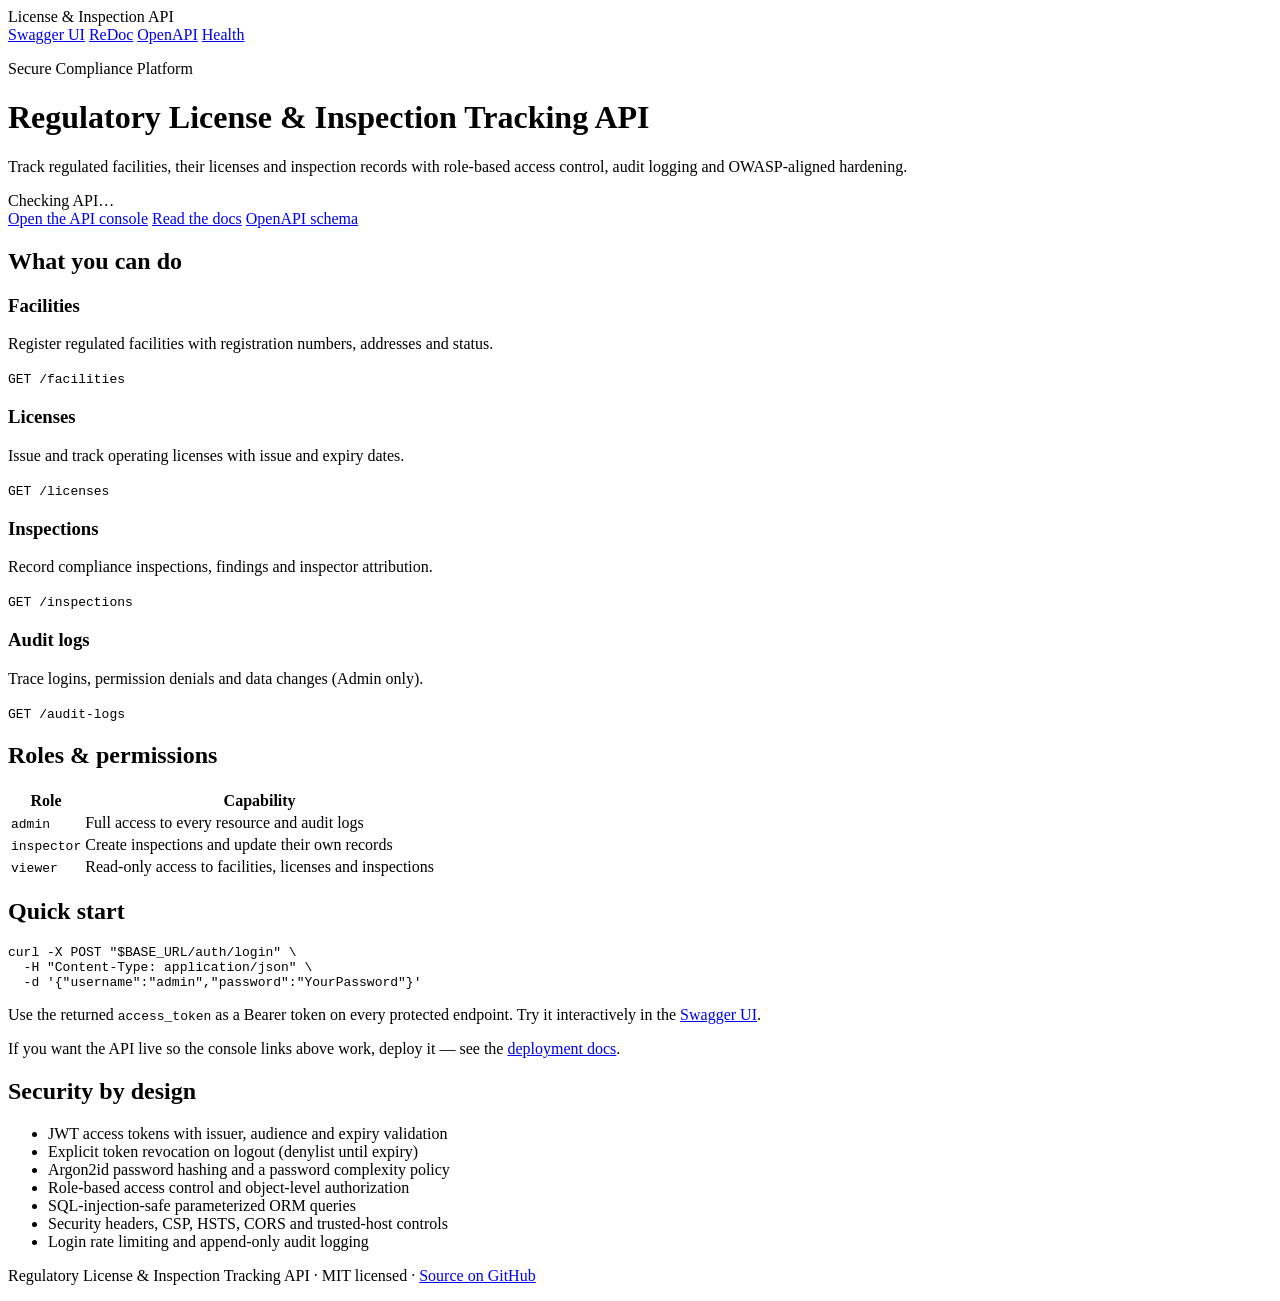
==== docs/index.html @ 1bf474a8 "GitHub Pages: serve the website from docs/ as Pages source" ====
<!DOCTYPE html>
<html lang="en">
  <head>
    <meta charset="utf-8" />
    <meta name="viewport" content="width=device-width, initial-scale=1" />
    <title>Regulatory License &amp; Inspection Tracking API</title>
    <meta
      name="description"
      content="A secure REST API for tracking regulated facilities, their licenses and inspection records."
    />
    <link rel="stylesheet" href="/assets/styles.css" />
  </head>
  <body>
    <header class="hero">
      <nav class="nav">
        <span class="brand">License &amp; Inspection API</span>
        <div class="nav-links">
          <a href="/docs">Swagger UI</a>
          <a href="/redoc">ReDoc</a>
          <a href="/openapi.json">OpenAPI</a>
          <a href="/health">Health</a>
        </div>
      </nav>

      <div class="hero-body">
        <p class="eyebrow">Secure Compliance Platform</p>
        <h1>Regulatory License &amp; Inspection Tracking API</h1>
        <p class="lead">
          Track regulated facilities, their licenses and inspection records with
          role-based access control, audit logging and OWASP-aligned hardening.
        </p>

        <div class="status-row">
          <span id="api-status" class="badge badge-pending">Checking API…</span>
          <span id="api-version" class="muted"></span>
        </div>

        <div class="actions">
          <a class="btn btn-primary" href="/docs" id="api-console">Open the API console</a>
          <a class="btn" href="/redoc" id="redoc-link">Read the docs</a>
          <a class="btn" href="/openapi.json" id="openapi-link">OpenAPI schema</a>
        </div>

        <p id="deploy-note" class="muted" hidden>
          The API console links above turn into "Deploy the API" when no API
          is reachable from this origin. See
          <a href="https://github.com/mohammedyossef662/secure-license-inspection-tracking-api/blob/main/docs/06-deployment.md">Deploying</a>
          in the repo for options.
        </p>
      </div>
    </header>

    <main>
      <section class="section">
        <h2>What you can do</h2>
        <div class="cards">
          <article class="card">
            <h3>Facilities</h3>
            <p>Register regulated facilities with registration numbers, addresses and status.</p>
            <code>GET /facilities</code>
          </article>
          <article class="card">
            <h3>Licenses</h3>
            <p>Issue and track operating licenses with issue and expiry dates.</p>
            <code>GET /licenses</code>
          </article>
          <article class="card">
            <h3>Inspections</h3>
            <p>Record compliance inspections, findings and inspector attribution.</p>
            <code>GET /inspections</code>
          </article>
          <article class="card">
            <h3>Audit logs</h3>
            <p>Trace logins, permission denials and data changes (Admin only).</p>
            <code>GET /audit-logs</code>
          </article>
        </div>
      </section>

      <section class="section">
        <h2>Roles &amp; permissions</h2>
        <table class="table">
          <thead>
            <tr>
              <th>Role</th>
              <th>Capability</th>
            </tr>
          </thead>
          <tbody>
            <tr><td><code>admin</code></td><td>Full access to every resource and audit logs</td></tr>
            <tr><td><code>inspector</code></td><td>Create inspections and update their own records</td></tr>
            <tr><td><code>viewer</code></td><td>Read-only access to facilities, licenses and inspections</td></tr>
          </tbody>
        </table>
      </section>

      <section class="section">
        <h2>Quick start</h2>
        <pre class="code"><code>curl -X POST "$BASE_URL/auth/login" \
  -H "Content-Type: application/json" \
  -d '{"username":"admin","password":"YourPassword"}'</code></pre>
        <p class="muted">
          Use the returned <code>access_token</code> as a Bearer token on every
          protected endpoint. Try it interactively in the
          <a href="/docs">Swagger UI</a>.
        </p>
        <p class="muted">
          If you want the API live so the console links above work, deploy it —
          see the <a href="https://github.com/mohammedyossef662/secure-license-inspection-tracking-api/blob/main/docs/06-deployment.md">deployment docs</a>.
        </p>
      </section>

      <section class="section">
        <h2>Security by design</h2>
        <ul class="feature-list">
          <li>JWT access tokens with issuer, audience and expiry validation</li>
          <li>Explicit token revocation on logout (denylist until expiry)</li>
          <li>Argon2id password hashing and a password complexity policy</li>
          <li>Role-based access control and object-level authorization</li>
          <li>SQL-injection-safe parameterized ORM queries</li>
          <li>Security headers, CSP, HSTS, CORS and trusted-host controls</li>
          <li>Login rate limiting and append-only audit logging</li>
        </ul>
      </section>
    </main>

    <footer class="footer">
      <p>
        Regulatory License &amp; Inspection Tracking API · MIT licensed ·
        <a href="https://github.com/mohammedyossef662/secure-license-inspection-tracking-api">Source on GitHub</a>
      </p>
    </footer>

    <script src="/assets/app.js" defer></script>
  </body>
</html>
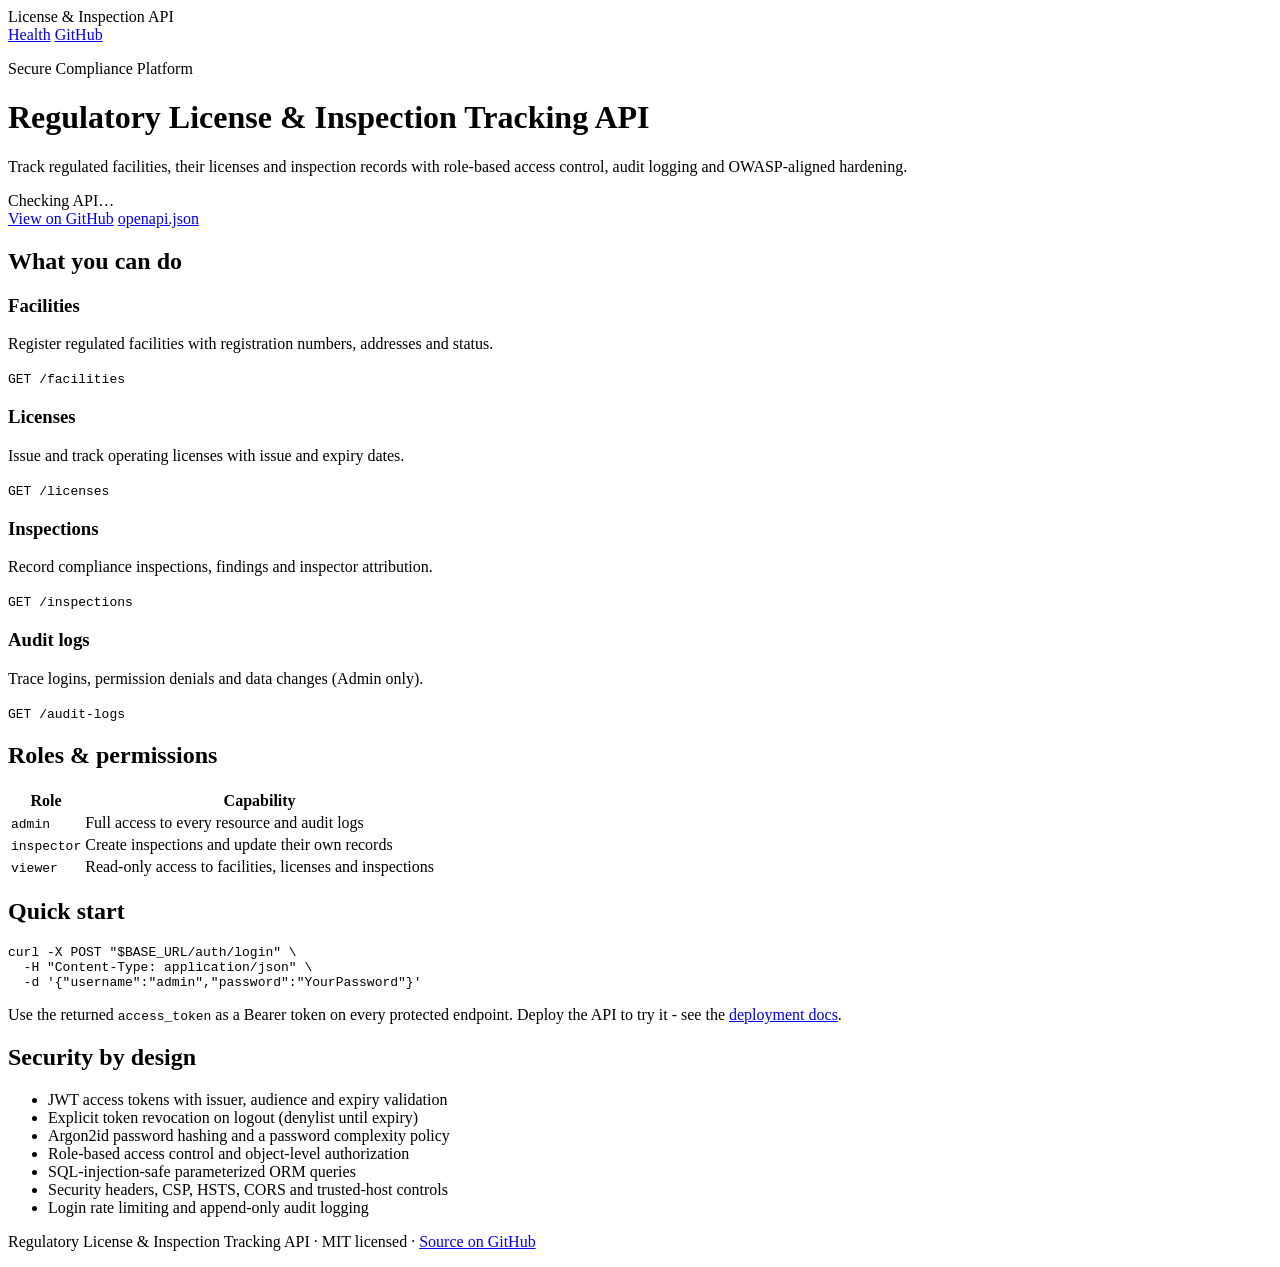
==== commit cb01c9c8: "Remove Swagger: docs UI disabled by default; project stands alone on GitHub" ====
--- a/docs/index.html
+++ b/docs/index.html
@@ -15,10 +15,8 @@
       <nav class="nav">
         <span class="brand">License &amp; Inspection API</span>
         <div class="nav-links">
-          <a href="/docs">Swagger UI</a>
-          <a href="/redoc">ReDoc</a>
-          <a href="/openapi.json">OpenAPI</a>
           <a href="/health">Health</a>
+          <a href="https://github.com/mohammedyossef662/secure-license-inspection-tracking-api">GitHub</a>
         </div>
       </nav>
 
@@ -36,16 +34,13 @@
         </div>
 
         <div class="actions">
-          <a class="btn btn-primary" href="/docs" id="api-console">Open the API console</a>
-          <a class="btn" href="/redoc" id="redoc-link">Read the docs</a>
-          <a class="btn" href="/openapi.json" id="openapi-link">OpenAPI schema</a>
+          <a class="btn btn-primary" href="https://github.com/mohammedyossef662/secure-license-inspection-tracking-api">View on GitHub</a>
+          <a class="btn" href="https://github.com/mohammedyossef662/secure-license-inspection-tracking-api/blob/main/openapi.json">openapi.json</a>
         </div>
 
         <p id="deploy-note" class="muted" hidden>
-          The API console links above turn into "Deploy the API" when no API
-          is reachable from this origin. See
-          <a href="https://github.com/mohammedyossef662/secure-license-inspection-tracking-api/blob/main/docs/06-deployment.md">Deploying</a>
-          in the repo for options.
+          The interactive console appears at <code>/docs</code> when the API
+          runs with <code>DOCS_ENABLED=true</code>.
         </p>
       </div>
     </header>
@@ -101,12 +96,8 @@
   -d '{"username":"admin","password":"YourPassword"}'</code></pre>
         <p class="muted">
           Use the returned <code>access_token</code> as a Bearer token on every
-          protected endpoint. Try it interactively in the
-          <a href="/docs">Swagger UI</a>.
-        </p>
-        <p class="muted">
-          If you want the API live so the console links above work, deploy it —
-          see the <a href="https://github.com/mohammedyossef662/secure-license-inspection-tracking-api/blob/main/docs/06-deployment.md">deployment docs</a>.
+          protected endpoint. Deploy the API to try it - see the
+          <a href="https://github.com/mohammedyossef662/secure-license-inspection-tracking-api/blob/main/docs/06-deployment.md">deployment docs</a>.
         </p>
       </section>
 
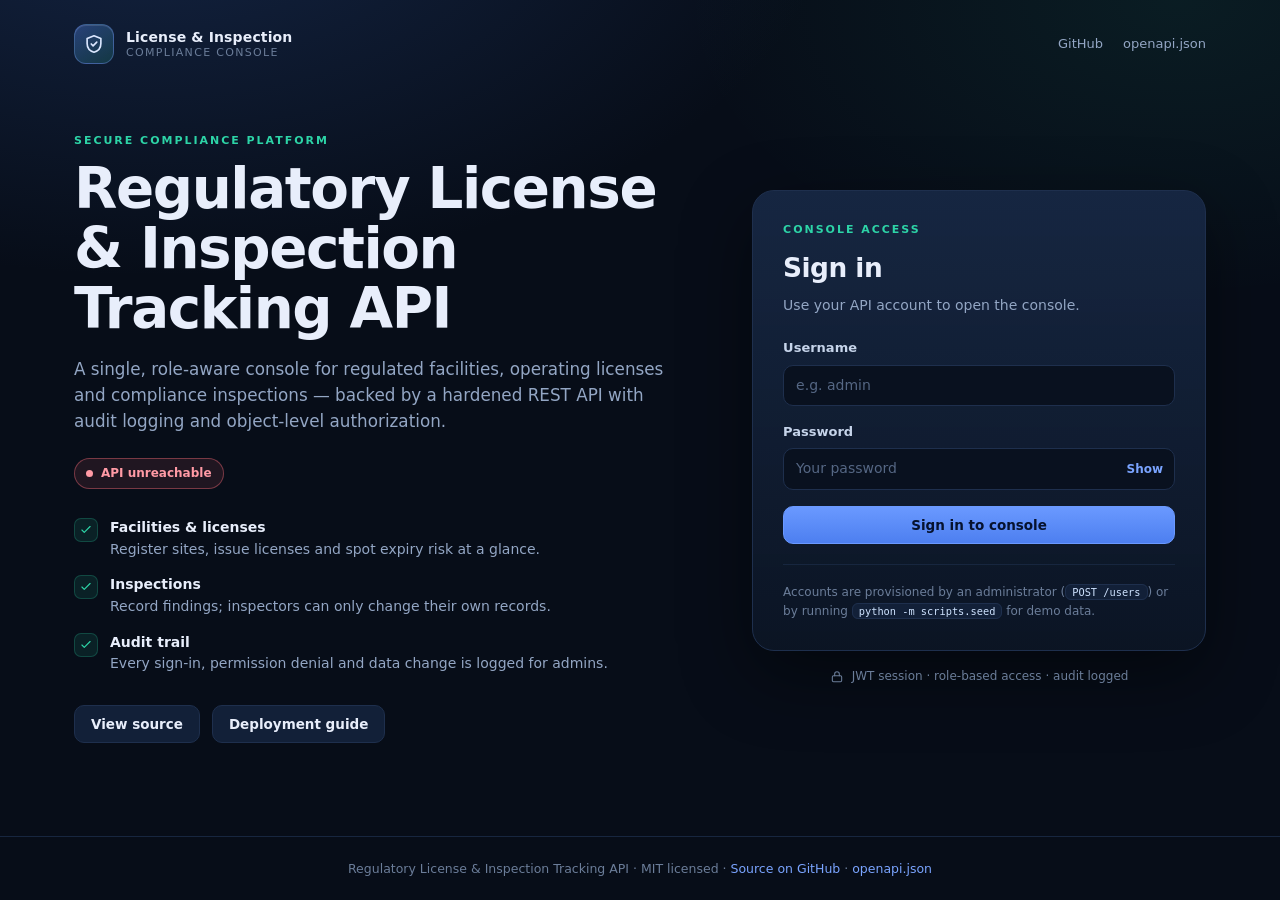
==== commit e94dd5f8: "Website: replace landing page with role-aware GUI console - docs/index.html: sign-in view plus app s" ====
--- a/docs/index.html
+++ b/docs/index.html
@@ -3,125 +3,281 @@
   <head>
     <meta charset="utf-8" />
     <meta name="viewport" content="width=device-width, initial-scale=1" />
+    <meta name="color-scheme" content="dark" />
+    <meta name="theme-color" content="#070d18" />
     <title>Regulatory License &amp; Inspection Tracking API</title>
     <meta
       name="description"
-      content="A secure REST API for tracking regulated facilities, their licenses and inspection records."
+      content="A secure REST API and web console for tracking regulated facilities, their licenses and inspection records."
     />
-    <link rel="stylesheet" href="/assets/styles.css" />
+    <link rel="stylesheet" href="assets/styles.css" />
+    <link rel="icon" type="image/svg+xml" href="assets/favicon.svg" />
   </head>
   <body>
-    <header class="hero">
-      <nav class="nav">
-        <span class="brand">License &amp; Inspection API</span>
-        <div class="nav-links">
-          <a href="/health">Health</a>
-          <a href="https://github.com/mohammedyossef662/secure-license-inspection-tracking-api">GitHub</a>
+    <a class="skip-link" href="#content">Skip to main content</a>
+
+    <!-- ============================== SIGN-IN VIEW ============================== -->
+    <div id="login-view" class="auth-shell">
+      <header class="auth-topbar">
+        <div class="brand">
+          <span class="brand-mark" aria-hidden="true">
+            <svg viewBox="0 0 24 24" fill="none" stroke="currentColor" stroke-width="1.8" stroke-linecap="round" stroke-linejoin="round">
+              <path d="M12 3 4.5 6v5.5c0 4.5 3 8.2 7.5 9.5 4.5-1.3 7.5-5 7.5-9.5V6L12 3Z" />
+              <path d="m9 12 2 2 4-4" />
+            </svg>
+          </span>
+          <span class="brand-text">
+            <strong>License &amp; Inspection</strong>
+            <span>Compliance Console</span>
+          </span>
         </div>
-      </nav>
-
-      <div class="hero-body">
-        <p class="eyebrow">Secure Compliance Platform</p>
-        <h1>Regulatory License &amp; Inspection Tracking API</h1>
-        <p class="lead">
-          Track regulated facilities, their licenses and inspection records with
-          role-based access control, audit logging and OWASP-aligned hardening.
+        <nav class="auth-topbar-links" aria-label="Project links">
+          <a href="https://github.com/mohammedyossef662/secure-license-inspection-tracking-api" target="_blank" rel="noopener">GitHub</a>
+          <a href="https://github.com/mohammedyossef662/secure-license-inspection-tracking-api/blob/main/openapi.json" target="_blank" rel="noopener">openapi.json</a>
+        </nav>
+      </header>
+
+      <main class="auth-main">
+        <section class="auth-hero" aria-labelledby="hero-title">
+          <p class="eyebrow">Secure compliance platform</p>
+          <h1 id="hero-title">Regulatory License &amp; Inspection Tracking API</h1>
+          <p class="lead">
+            A single, role-aware console for regulated facilities, operating
+            licenses and compliance inspections &mdash; backed by a hardened REST
+            API with audit logging and object-level authorization.
+          </p>
+
+          <div class="status-row">
+            <span id="login-status" class="badge badge-pending">Checking API&hellip;</span>
+            <span id="login-version" class="muted"></span>
+          </div>
+
+          <ul class="hero-points">
+            <li>
+              <span class="point-icon" aria-hidden="true">
+                <svg viewBox="0 0 24 24" fill="none" stroke="currentColor" stroke-width="2" stroke-linecap="round" stroke-linejoin="round"><path d="m5 12 4 4 10-10" /></svg>
+              </span>
+              <span><strong>Facilities &amp; licenses</strong>Register sites, issue licenses and spot expiry risk at a glance.</span>
+            </li>
+            <li>
+              <span class="point-icon" aria-hidden="true">
+                <svg viewBox="0 0 24 24" fill="none" stroke="currentColor" stroke-width="2" stroke-linecap="round" stroke-linejoin="round"><path d="m5 12 4 4 10-10" /></svg>
+              </span>
+              <span><strong>Inspections</strong>Record findings; inspectors can only change their own records.</span>
+            </li>
+            <li>
+              <span class="point-icon" aria-hidden="true">
+                <svg viewBox="0 0 24 24" fill="none" stroke="currentColor" stroke-width="2" stroke-linecap="round" stroke-linejoin="round"><path d="m5 12 4 4 10-10" /></svg>
+              </span>
+              <span><strong>Audit trail</strong>Every sign-in, permission denial and data change is logged for admins.</span>
+            </li>
+          </ul>
+
+          <div class="hero-links">
+            <a class="btn" href="https://github.com/mohammedyossef662/secure-license-inspection-tracking-api" target="_blank" rel="noopener">View source</a>
+            <a class="btn" href="https://github.com/mohammedyossef662/secure-license-inspection-tracking-api/blob/main/docs/06-deployment.md" target="_blank" rel="noopener">Deployment guide</a>
+          </div>
+        </section>
+
+        <section class="auth-card-wrap" aria-labelledby="signin-title">
+          <div class="auth-card">
+            <div class="auth-card-head">
+              <p class="eyebrow">Console access</p>
+              <h2 id="signin-title">Sign in</h2>
+              <p class="muted">Use your API account to open the console.</p>
+            </div>
+
+            <div id="login-notice" class="notice" role="status" hidden></div>
+            <noscript>
+              <div class="notice notice-warning">
+                The console needs JavaScript. You can still use the REST API
+                directly &mdash; see the API reference in the repository.
+              </div>
+            </noscript>
+
+            <form id="login-form" class="stack" novalidate>
+              <label class="field" for="login-username">
+                <span>Username</span>
+                <input
+                  id="login-username"
+                  name="username"
+                  type="text"
+                  autocomplete="username"
+                  autocapitalize="none"
+                  spellcheck="false"
+                  placeholder="e.g. admin"
+                  maxlength="50"
+                  required
+                />
+              </label>
+
+              <label class="field" for="login-password">
+                <span>Password</span>
+                <span class="password-wrap">
+                  <input
+                    id="login-password"
+                    name="password"
+                    type="password"
+                    autocomplete="current-password"
+                    placeholder="Your password"
+                    maxlength="128"
+                    required
+                  />
+                  <button id="toggle-password" class="ghost-button" type="button" aria-label="Show password">Show</button>
+                </span>
+              </label>
+
+              <p id="login-error" class="form-error" role="alert" hidden></p>
+
+              <button id="login-submit" class="btn btn-primary btn-block" type="submit">
+                Sign in to console
+              </button>
+            </form>
+
+            <p class="auth-hint">
+              Accounts are provisioned by an administrator
+              (<code>POST /users</code>) or by running
+              <code>python -m scripts.seed</code> for demo data.
+            </p>
+          </div>
+
+          <p class="auth-footnote">
+            <svg viewBox="0 0 24 24" fill="none" stroke="currentColor" stroke-width="1.8" stroke-linecap="round" stroke-linejoin="round" aria-hidden="true">
+              <rect x="4" y="10" width="16" height="10" rx="2" />
+              <path d="M8 10V7a4 4 0 0 1 8 0v3" />
+            </svg>
+            JWT session &middot; role-based access &middot; audit logged
+          </p>
+        </section>
+      </main>
+
+      <footer class="auth-footer">
+        <p>
+          Regulatory License &amp; Inspection Tracking API &middot; MIT licensed &middot;
+          <a href="https://github.com/mohammedyossef662/secure-license-inspection-tracking-api" target="_blank" rel="noopener">Source on GitHub</a>
+          &middot;
+          <a href="https://github.com/mohammedyossef662/secure-license-inspection-tracking-api/blob/main/openapi.json" target="_blank" rel="noopener">openapi.json</a>
         </p>
-
-        <div class="status-row">
-          <span id="api-status" class="badge badge-pending">Checking API…</span>
-          <span id="api-version" class="muted"></span>
+      </footer>
+    </div>
+
+    <!-- ============================== CONSOLE VIEW ============================== -->
+    <div id="app-view" class="app-shell" hidden>
+      <div id="sidebar-backdrop" class="sidebar-backdrop" hidden></div>
+
+      <aside id="sidebar" class="sidebar" aria-label="Main navigation">
+        <div class="sidebar-brand">
+          <span class="brand-mark" aria-hidden="true">
+            <svg viewBox="0 0 24 24" fill="none" stroke="currentColor" stroke-width="1.8" stroke-linecap="round" stroke-linejoin="round">
+              <path d="M12 3 4.5 6v5.5c0 4.5 3 8.2 7.5 9.5 4.5-1.3 7.5-5 7.5-9.5V6L12 3Z" />
+              <path d="m9 12 2 2 4-4" />
+            </svg>
+          </span>
+          <span class="brand-text">
+            <strong>License &amp; Inspection</strong>
+            <span>Compliance Console</span>
+          </span>
         </div>
 
-        <div class="actions">
-          <a class="btn btn-primary" href="https://github.com/mohammedyossef662/secure-license-inspection-tracking-api">View on GitHub</a>
-          <a class="btn" href="https://github.com/mohammedyossef662/secure-license-inspection-tracking-api/blob/main/openapi.json">openapi.json</a>
+        <nav id="main-nav" class="nav" aria-label="Sections">
+          <p class="nav-section">Operations</p>
+          <button class="nav-item" type="button" data-view="dashboard">
+            <svg viewBox="0 0 24 24" fill="none" stroke="currentColor" stroke-width="1.8" stroke-linecap="round" stroke-linejoin="round" aria-hidden="true"><rect x="3" y="3" width="7" height="7" rx="1.5" /><rect x="14" y="3" width="7" height="7" rx="1.5" /><rect x="3" y="14" width="7" height="7" rx="1.5" /><rect x="14" y="14" width="7" height="7" rx="1.5" /></svg>
+            <span>Dashboard</span>
+          </button>
+          <button class="nav-item" type="button" data-view="facilities">
+            <svg viewBox="0 0 24 24" fill="none" stroke="currentColor" stroke-width="1.8" stroke-linecap="round" stroke-linejoin="round" aria-hidden="true"><path d="M3 21h18" /><path d="M5 21V7l7-4 7 4v14" /><path d="M9 9h.01M15 9h.01M9 13h.01M15 13h.01M9 17h.01M15 17h.01" /></svg>
+            <span>Facilities</span>
+          </button>
+          <button class="nav-item" type="button" data-view="licenses">
+            <svg viewBox="0 0 24 24" fill="none" stroke="currentColor" stroke-width="1.8" stroke-linecap="round" stroke-linejoin="round" aria-hidden="true"><rect x="3" y="4" width="18" height="16" rx="2" /><path d="M8 9h5M8 13h8M8 17h4" /><circle cx="17" cy="9" r="2" /></svg>
+            <span>Licenses</span>
+          </button>
+          <button class="nav-item" type="button" data-view="inspections">
+            <svg viewBox="0 0 24 24" fill="none" stroke="currentColor" stroke-width="1.8" stroke-linecap="round" stroke-linejoin="round" aria-hidden="true"><path d="M9 4h6a1 1 0 0 1 1 1v1H8V5a1 1 0 0 1 1-1Z" /><path d="M8 6H6a2 2 0 0 0-2 2v12a2 2 0 0 0 2 2h12a2 2 0 0 0 2-2V8a2 2 0 0 0-2-2h-2" /><path d="m9 14 2 2 4-4" /></svg>
+            <span>Inspections</span>
+          </button>
+
+          <p class="nav-section" data-roles="admin">Administration</p>
+          <button class="nav-item" type="button" data-view="users" data-roles="admin">
+            <svg viewBox="0 0 24 24" fill="none" stroke="currentColor" stroke-width="1.8" stroke-linecap="round" stroke-linejoin="round" aria-hidden="true"><path d="M16 21v-2a4 4 0 0 0-4-4H6a4 4 0 0 0-4 4v2" /><circle cx="9" cy="7" r="4" /><path d="M22 21v-2a4 4 0 0 0-3-3.87M16 3.13a4 4 0 0 1 0 7.75" /></svg>
+            <span>Users</span>
+          </button>
+          <button class="nav-item" type="button" data-view="audit" data-roles="admin">
+            <svg viewBox="0 0 24 24" fill="none" stroke="currentColor" stroke-width="1.8" stroke-linecap="round" stroke-linejoin="round" aria-hidden="true"><path d="M8 6h13M8 12h13M8 18h13" /><path d="M3 6h.01M3 12h.01M3 18h.01" /></svg>
+            <span>Audit log</span>
+          </button>
+        </nav>
+
+        <div class="sidebar-footer">
+          <button class="nav-item" type="button" data-view="profile">
+            <svg viewBox="0 0 24 24" fill="none" stroke="currentColor" stroke-width="1.8" stroke-linecap="round" stroke-linejoin="round" aria-hidden="true"><circle cx="12" cy="8" r="4" /><path d="M4 21v-1a6 6 0 0 1 6-6h4a6 6 0 0 1 6 6v1" /></svg>
+            <span>My profile</span>
+          </button>
+          <button class="nav-item" type="button" data-view="about">
+            <svg viewBox="0 0 24 24" fill="none" stroke="currentColor" stroke-width="1.8" stroke-linecap="round" stroke-linejoin="round" aria-hidden="true"><circle cx="12" cy="12" r="9" /><path d="M12 11v5M12 8h.01" /></svg>
+            <span>About this API</span>
+          </button>
+
+          <div class="user-card">
+            <span id="user-avatar" class="avatar" aria-hidden="true">--</span>
+            <div class="user-meta">
+              <strong id="user-name">Signed in</strong>
+              <span id="user-role" class="role-badge">viewer</span>
+            </div>
+            <button id="logout-button" class="icon-button" type="button" title="Sign out" aria-label="Sign out">
+              <svg viewBox="0 0 24 24" fill="none" stroke="currentColor" stroke-width="1.8" stroke-linecap="round" stroke-linejoin="round" aria-hidden="true"><path d="M9 21H5a2 2 0 0 1-2-2V5a2 2 0 0 1 2-2h4" /><path d="m16 17 5-5-5-5M21 12H9" /></svg>
+            </button>
+          </div>
         </div>
-
-        <p id="deploy-note" class="muted" hidden>
-          The interactive console appears at <code>/docs</code> when the API
-          runs with <code>DOCS_ENABLED=true</code>.
-        </p>
+      </aside>
+
+      <div class="app-main">
+        <header class="topbar">
+          <button id="menu-button" class="icon-button menu-button" type="button" aria-label="Open navigation" aria-expanded="false">
+            <svg viewBox="0 0 24 24" fill="none" stroke="currentColor" stroke-width="1.8" stroke-linecap="round" stroke-linejoin="round" aria-hidden="true"><path d="M4 6h16M4 12h16M4 18h16" /></svg>
+          </button>
+          <div class="topbar-titles">
+            <p id="view-eyebrow" class="eyebrow">Overview</p>
+            <h1 id="view-title">Dashboard</h1>
+          </div>
+          <div class="topbar-actions">
+            <span id="app-status" class="badge badge-pending">Checking API&hellip;</span>
+          </div>
+        </header>
+
+        <main id="content" class="content" tabindex="-1">
+          <div class="state"><span class="spinner" aria-hidden="true"></span><p>Loading console&hellip;</p></div>
+        </main>
       </div>
-    </header>
-
-    <main>
-      <section class="section">
-        <h2>What you can do</h2>
-        <div class="cards">
-          <article class="card">
-            <h3>Facilities</h3>
-            <p>Register regulated facilities with registration numbers, addresses and status.</p>
-            <code>GET /facilities</code>
-          </article>
-          <article class="card">
-            <h3>Licenses</h3>
-            <p>Issue and track operating licenses with issue and expiry dates.</p>
-            <code>GET /licenses</code>
-          </article>
-          <article class="card">
-            <h3>Inspections</h3>
-            <p>Record compliance inspections, findings and inspector attribution.</p>
-            <code>GET /inspections</code>
-          </article>
-          <article class="card">
-            <h3>Audit logs</h3>
-            <p>Trace logins, permission denials and data changes (Admin only).</p>
-            <code>GET /audit-logs</code>
-          </article>
-        </div>
-      </section>
-
-      <section class="section">
-        <h2>Roles &amp; permissions</h2>
-        <table class="table">
-          <thead>
-            <tr>
-              <th>Role</th>
-              <th>Capability</th>
-            </tr>
-          </thead>
-          <tbody>
-            <tr><td><code>admin</code></td><td>Full access to every resource and audit logs</td></tr>
-            <tr><td><code>inspector</code></td><td>Create inspections and update their own records</td></tr>
-            <tr><td><code>viewer</code></td><td>Read-only access to facilities, licenses and inspections</td></tr>
-          </tbody>
-        </table>
-      </section>
-
-      <section class="section">
-        <h2>Quick start</h2>
-        <pre class="code"><code>curl -X POST "$BASE_URL/auth/login" \
-  -H "Content-Type: application/json" \
-  -d '{"username":"admin","password":"YourPassword"}'</code></pre>
-        <p class="muted">
-          Use the returned <code>access_token</code> as a Bearer token on every
-          protected endpoint. Deploy the API to try it - see the
-          <a href="https://github.com/mohammedyossef662/secure-license-inspection-tracking-api/blob/main/docs/06-deployment.md">deployment docs</a>.
-        </p>
-      </section>
-
-      <section class="section">
-        <h2>Security by design</h2>
-        <ul class="feature-list">
-          <li>JWT access tokens with issuer, audience and expiry validation</li>
-          <li>Explicit token revocation on logout (denylist until expiry)</li>
-          <li>Argon2id password hashing and a password complexity policy</li>
-          <li>Role-based access control and object-level authorization</li>
-          <li>SQL-injection-safe parameterized ORM queries</li>
-          <li>Security headers, CSP, HSTS, CORS and trusted-host controls</li>
-          <li>Login rate limiting and append-only audit logging</li>
-        </ul>
-      </section>
-    </main>
-
-    <footer class="footer">
-      <p>
-        Regulatory License &amp; Inspection Tracking API · MIT licensed ·
-        <a href="https://github.com/mohammedyossef662/secure-license-inspection-tracking-api">Source on GitHub</a>
-      </p>
-    </footer>
-
-    <script src="/assets/app.js" defer></script>
+    </div>
+
+    <!-- ============================== MODAL ============================== -->
+    <div id="modal-root" class="modal-root" hidden>
+      <div class="modal-backdrop" data-action="close-modal"></div>
+      <div class="modal" role="dialog" aria-modal="true" aria-labelledby="modal-title">
+        <header class="modal-header">
+          <div>
+            <h2 id="modal-title">Dialog</h2>
+            <p id="modal-subtitle" class="muted" hidden></p>
+          </div>
+          <button class="icon-button" type="button" data-action="close-modal" aria-label="Close dialog">
+            <svg viewBox="0 0 24 24" fill="none" stroke="currentColor" stroke-width="1.8" stroke-linecap="round" stroke-linejoin="round" aria-hidden="true"><path d="M6 6l12 12M18 6 6 18" /></svg>
+          </button>
+        </header>
+        <form id="modal-form" novalidate>
+          <div id="modal-body" class="modal-body"></div>
+          <p id="modal-error" class="form-error" role="alert" hidden></p>
+          <footer class="modal-footer">
+            <button class="btn" type="button" data-action="close-modal">Cancel</button>
+            <button id="modal-submit" class="btn btn-primary" type="submit">Save</button>
+          </footer>
+        </form>
+      </div>
+    </div>
+
+    <div id="toast-root" class="toast-root" aria-live="polite" aria-atomic="false"></div>
+
+    <script src="assets/app.js" defer></script>
   </body>
 </html>
--- a/docs/assets/styles.css
+++ b/docs/assets/styles.css
@@ -0,0 +1,1977 @@
+/* ==========================================================================
+   Regulatory License & Inspection Tracking API — Compliance Console
+   Dark, dependency-free UI. All assets are served from /assets/ so the page
+   works under the app's strict CSP (script-src 'self'; style-src 'self').
+   ========================================================================== */
+
+:root {
+  --bg: #070d18;
+  --bg-soft: #0a1322;
+  --panel: #0e1829;
+  --panel-2: #122038;
+  --panel-3: #172947;
+  --text: #e8eefb;
+  --muted: #93a6c4;
+  --faint: #6b7d99;
+  --accent: #5b8cff;
+  --accent-strong: #7aa4ff;
+  --mint: #2dd4a7;
+  --amber: #f5b84b;
+  --danger: #ff6b7a;
+  --purple: #b18cff;
+  --border: #1e2f4d;
+  --border-soft: #17263f;
+  --radius: 16px;
+  --radius-sm: 10px;
+  --shadow: 0 24px 70px rgba(0, 0, 0, 0.45);
+  --font: "Segoe UI", system-ui, -apple-system, Roboto, "Helvetica Neue", sans-serif;
+  --mono: "Cascadia Code", "Fira Code", Consolas, "SFMono-Regular", monospace;
+}
+
+*,
+*::before,
+*::after {
+  box-sizing: border-box;
+}
+
+[hidden] {
+  display: none !important;
+}
+
+html {
+  scroll-behavior: smooth;
+}
+
+body {
+  margin: 0;
+  min-height: 100vh;
+  font-family: var(--font);
+  font-size: 15px;
+  line-height: 1.55;
+  color: var(--text);
+  background:
+    radial-gradient(1100px 620px at 12% -12%, rgba(40, 74, 138, 0.38) 0%, transparent 62%),
+    radial-gradient(900px 540px at 92% 0%, rgba(45, 212, 167, 0.08) 0%, transparent 55%),
+    var(--bg);
+  background-attachment: fixed;
+  -webkit-font-smoothing: antialiased;
+}
+
+body.modal-open {
+  overflow: hidden;
+}
+
+h1,
+h2,
+h3,
+h4,
+p {
+  margin-top: 0;
+}
+
+a {
+  color: var(--accent-strong);
+  text-decoration: none;
+}
+
+a:hover {
+  text-decoration: underline;
+}
+
+code {
+  font-family: var(--mono);
+  font-size: 0.86em;
+  color: #cfe3ff;
+  background: var(--panel-2);
+  border: 1px solid var(--border);
+  border-radius: 6px;
+  padding: 1px 6px;
+}
+
+::selection {
+  background: rgba(91, 140, 255, 0.35);
+}
+
+.skip-link {
+  position: absolute;
+  left: 12px;
+  top: -48px;
+  z-index: 999;
+  padding: 10px 16px;
+  border-radius: 8px;
+  background: var(--accent);
+  color: #06122e;
+  font-weight: 700;
+  transition: top 0.15s ease;
+}
+
+.skip-link:focus {
+  top: 12px;
+}
+
+/* --------------------------------------------------------------------------
+   Shared primitives
+   -------------------------------------------------------------------------- */
+
+.eyebrow {
+  margin: 0 0 10px;
+  font-size: 11px;
+  font-weight: 700;
+  letter-spacing: 0.18em;
+  text-transform: uppercase;
+  color: var(--mint);
+}
+
+.muted {
+  color: var(--muted);
+  font-size: 14px;
+}
+
+.stack {
+  display: flex;
+  flex-direction: column;
+  gap: 16px;
+}
+
+.brand {
+  display: inline-flex;
+  align-items: center;
+  gap: 12px;
+}
+
+.brand-mark {
+  display: inline-grid;
+  place-items: center;
+  width: 40px;
+  height: 40px;
+  flex: none;
+  border-radius: 12px;
+  color: #dbe7ff;
+  background: linear-gradient(145deg, rgba(91, 140, 255, 0.34), rgba(45, 212, 167, 0.16));
+  border: 1px solid rgba(122, 164, 255, 0.35);
+  box-shadow: inset 0 1px 0 rgba(255, 255, 255, 0.12);
+}
+
+.brand-mark svg {
+  width: 22px;
+  height: 22px;
+}
+
+.brand-text {
+  display: flex;
+  flex-direction: column;
+  line-height: 1.2;
+}
+
+.brand-text strong {
+  font-size: 14px;
+  letter-spacing: 0.01em;
+}
+
+.brand-text span {
+  font-size: 11px;
+  letter-spacing: 0.12em;
+  text-transform: uppercase;
+  color: var(--faint);
+}
+
+/* Buttons */
+.btn {
+  display: inline-flex;
+  align-items: center;
+  justify-content: center;
+  gap: 8px;
+  padding: 10px 16px;
+  border-radius: var(--radius-sm);
+  border: 1px solid var(--border);
+  background: var(--panel-2);
+  color: var(--text);
+  font: inherit;
+  font-size: 13.5px;
+  font-weight: 600;
+  line-height: 1.2;
+  cursor: pointer;
+  transition: background 0.15s ease, border-color 0.15s ease, transform 0.05s ease;
+  white-space: nowrap;
+}
+
+.btn:hover {
+  background: var(--panel-3);
+  border-color: #2a4066;
+  text-decoration: none;
+}
+
+.btn:active {
+  transform: translateY(1px);
+}
+
+.btn:focus-visible,
+.icon-button:focus-visible,
+.ghost-button:focus-visible,
+.nav-item:focus-visible,
+input:focus-visible,
+select:focus-visible,
+textarea:focus-visible {
+  outline: 2px solid rgba(122, 164, 255, 0.75);
+  outline-offset: 2px;
+}
+
+.btn:disabled {
+  opacity: 0.5;
+  cursor: not-allowed;
+  transform: none;
+}
+
+.btn-primary {
+  background: linear-gradient(180deg, #6a99ff, #4d7ff0);
+  border-color: #6a99ff;
+  color: #06122e;
+}
+
+.btn-primary:hover {
+  background: linear-gradient(180deg, #82aaff, #5b8cff);
+  border-color: #82aaff;
+}
+
+.btn-danger {
+  background: linear-gradient(180deg, #ff7d8a, #e95565);
+  border-color: #ff7d8a;
+  color: #2b0606;
+}
+
+.btn-danger:hover {
+  background: linear-gradient(180deg, #ff919c, #f06474);
+  border-color: #ff919c;
+}
+
+.btn-danger-ghost {
+  color: #ffb3ba;
+  border-color: rgba(255, 107, 122, 0.35);
+  background: rgba(255, 107, 122, 0.08);
+}
+
+.btn-danger-ghost:hover {
+  background: rgba(255, 107, 122, 0.16);
+  border-color: rgba(255, 107, 122, 0.55);
+}
+
+.btn-sm {
+  padding: 6px 11px;
+  font-size: 12.5px;
+  border-radius: 8px;
+}
+
+.btn-block {
+  width: 100%;
+}
+
+.icon-button {
+  display: inline-grid;
+  place-items: center;
+  width: 36px;
+  height: 36px;
+  flex: none;
+  padding: 0;
+  border: 1px solid var(--border);
+  border-radius: 10px;
+  background: var(--panel);
+  color: var(--muted);
+  cursor: pointer;
+  transition: color 0.15s ease, background 0.15s ease, border-color 0.15s ease;
+}
+
+.icon-button svg {
+  width: 18px;
+  height: 18px;
+}
+
+.icon-button:hover {
+  color: var(--text);
+  background: var(--panel-2);
+  border-color: #2a4066;
+}
+
+.ghost-button {
+  border: 0;
+  background: transparent;
+  color: var(--accent-strong);
+  font: inherit;
+  font-size: 12px;
+  font-weight: 700;
+  padding: 4px 6px;
+  border-radius: 6px;
+  cursor: pointer;
+}
+
+.ghost-button:hover {
+  color: #a8c4ff;
+  background: rgba(91, 140, 255, 0.1);
+}
+
+/* Badges and statuses */
+.badge {
+  display: inline-flex;
+  align-items: center;
+  gap: 8px;
+  padding: 5px 11px;
+  border-radius: 999px;
+  font-size: 12px;
+  font-weight: 600;
+  color: var(--muted);
+  border: 1px solid var(--border);
+  background: var(--panel);
+  white-space: nowrap;
+}
+
+.badge::before {
+  content: "";
+  width: 7px;
+  height: 7px;
+  flex: none;
+  border-radius: 50%;
+  background: currentColor;
+}
+
+.badge-ok {
+  color: #74f0cc;
+  border-color: rgba(45, 212, 167, 0.4);
+  background: rgba(45, 212, 167, 0.1);
+}
+
+.badge-bad {
+  color: #ff9aa5;
+  border-color: rgba(255, 107, 122, 0.4);
+  background: rgba(255, 107, 122, 0.1);
+}
+
+.badge-pending {
+  color: #ffd489;
+  border-color: rgba(245, 184, 75, 0.35);
+  background: rgba(245, 184, 75, 0.08);
+}
+
+.badge-pending::before {
+  animation: pulse 1.4s ease-in-out infinite;
+}
+
+.status {
+  display: inline-flex;
+  align-items: center;
+  gap: 6px;
+  padding: 3px 9px;
+  border-radius: 999px;
+  border: 1px solid transparent;
+  font-size: 11.5px;
+  font-weight: 600;
+  line-height: 1.5;
+  text-transform: capitalize;
+  white-space: nowrap;
+}
+
+.status::before {
+  content: "";
+  width: 6px;
+  height: 6px;
+  flex: none;
+  border-radius: 50%;
+  background: currentColor;
+}
+
+.status-active,
+.status-compliant {
+  color: #6df0cd;
+  background: rgba(45, 212, 167, 0.11);
+  border-color: rgba(45, 212, 167, 0.26);
+}
+
+.status-suspended,
+.status-partially_compliant,
+.status-follow_up_required {
+  color: #ffd489;
+  background: rgba(245, 184, 75, 0.11);
+  border-color: rgba(245, 184, 75, 0.28);
+}
+
+.status-pending {
+  color: #9dbcff;
+  background: rgba(91, 140, 255, 0.12);
+  border-color: rgba(91, 140, 255, 0.3);
+}
+
+.status-closed,
+.status-expired,
+.status-revoked,
+.status-non_compliant,
+.status-inactive {
+  color: #ff9aa5;
+  background: rgba(255, 107, 122, 0.1);
+  border-color: rgba(255, 107, 122, 0.26);
+}
+
+.role-badge {
+  display: inline-flex;
+  align-items: center;
+  padding: 2px 8px;
+  border-radius: 999px;
+  font-size: 10.5px;
+  font-weight: 700;
+  letter-spacing: 0.06em;
+  text-transform: uppercase;
+  color: var(--muted);
+  background: var(--panel-2);
+  border: 1px solid var(--border);
+}
+
+.role-admin {
+  color: #d8c7ff;
+  border-color: rgba(177, 140, 255, 0.35);
+  background: rgba(177, 140, 255, 0.12);
+}
+
+.role-inspector {
+  color: #a9c4ff;
+  border-color: rgba(91, 140, 255, 0.35);
+  background: rgba(91, 140, 255, 0.12);
+}
+
+.role-viewer {
+  color: #b9c6da;
+  border-color: var(--border);
+  background: var(--panel-2);
+}
+
+/* Forms */
+.field {
+  display: flex;
+  flex-direction: column;
+  gap: 6px;
+  font-size: 12.5px;
+  color: var(--muted);
+}
+
+.field > span:first-child {
+  font-weight: 600;
+  color: #c6d4ea;
+}
+
+.field em {
+  color: var(--danger);
+  font-style: normal;
+}
+
+.field small {
+  color: var(--faint);
+  font-size: 11.5px;
+  line-height: 1.45;
+}
+
+.field-full {
+  grid-column: 1 / -1;
+}
+
+input,
+select,
+textarea {
+  width: 100%;
+  padding: 10px 12px;
+  border: 1px solid var(--border);
+  border-radius: var(--radius-sm);
+  background: #09111f;
+  color: var(--text);
+  font: inherit;
+  font-size: 14px;
+  line-height: 1.4;
+  transition: border-color 0.15s ease, background 0.15s ease;
+}
+
+input::placeholder,
+textarea::placeholder {
+  color: #556784;
+}
+
+input:hover,
+select:hover,
+textarea:hover {
+  border-color: #2a4066;
+}
+
+input:focus,
+select:focus,
+textarea:focus {
+  outline: none;
+  border-color: var(--accent);
+  background: #0a1425;
+  box-shadow: 0 0 0 3px rgba(91, 140, 255, 0.14);
+}
+
+textarea {
+  resize: vertical;
+  min-height: 92px;
+}
+
+select {
+  appearance: none;
+  padding-right: 34px;
+  background-image: linear-gradient(45deg, transparent 50%, #7d90ae 50%),
+    linear-gradient(135deg, #7d90ae 50%, transparent 50%);
+  background-position: calc(100% - 17px) calc(50% + 1px), calc(100% - 12px) calc(50% + 1px);
+  background-size: 5px 5px, 5px 5px;
+  background-repeat: no-repeat;
+  cursor: pointer;
+}
+
+.form-grid {
+  display: grid;
+  grid-template-columns: repeat(2, minmax(0, 1fr));
+  gap: 16px;
+}
+
+.form-error {
+  margin: 0;
+  padding: 10px 12px;
+  border-radius: 8px;
+  border: 1px solid rgba(255, 107, 122, 0.35);
+  background: rgba(255, 107, 122, 0.1);
+  color: #ffb3ba;
+  font-size: 13px;
+}
+
+.form-error:empty {
+  display: none;
+}
+
+.password-wrap {
+  position: relative;
+  display: flex;
+  align-items: center;
+}
+
+.password-wrap input {
+  padding-right: 58px;
+}
+
+.password-wrap .ghost-button {
+  position: absolute;
+  right: 6px;
+}
+
+/* Notices */
+.notice {
+  margin-bottom: 16px;
+  padding: 12px 14px;
+  border: 1px solid rgba(91, 140, 255, 0.3);
+  border-left: 3px solid var(--accent);
+  border-radius: 10px;
+  background: rgba(91, 140, 255, 0.08);
+  color: #c7d8f8;
+  font-size: 13px;
+}
+
+.notice-warning {
+  border-color: rgba(245, 184, 75, 0.3);
+  border-left-color: var(--amber);
+  background: rgba(245, 184, 75, 0.08);
+  color: #f3dcae;
+}
+
+/* --------------------------------------------------------------------------
+   Sign-in view
+   -------------------------------------------------------------------------- */
+
+.auth-shell {
+  display: flex;
+  flex-direction: column;
+  min-height: 100vh;
+}
+
+.auth-topbar {
+  display: flex;
+  align-items: center;
+  justify-content: space-between;
+  gap: 24px;
+  width: 100%;
+  max-width: 1180px;
+  margin: 0 auto;
+  padding: 24px;
+}
+
+.auth-topbar-links {
+  display: flex;
+  gap: 20px;
+  font-size: 13px;
+}
+
+.auth-topbar-links a {
+  color: var(--muted);
+}
+
+.auth-topbar-links a:hover {
+  color: var(--text);
+}
+
+.auth-main {
+  display: grid;
+  grid-template-columns: minmax(0, 1.15fr) minmax(340px, 0.85fr);
+  align-items: center;
+  gap: 64px;
+  width: 100%;
+  max-width: 1180px;
+  margin: 0 auto;
+  padding: 24px 24px 72px;
+  flex: 1;
+}
+
+.auth-hero h1 {
+  max-width: 16ch;
+  margin: 0 0 18px;
+  font-size: clamp(2.15rem, 4.4vw, 3.55rem);
+  line-height: 1.06;
+  letter-spacing: -0.025em;
+}
+
+.lead {
+  max-width: 56ch;
+  margin-bottom: 24px;
+  font-size: 1.05rem;
+  color: var(--muted);
+}
+
+.status-row {
+  display: flex;
+  align-items: center;
+  gap: 12px;
+  flex-wrap: wrap;
+  margin-bottom: 28px;
+}
+
+.hero-points {
+  display: grid;
+  gap: 14px;
+  margin: 0 0 30px;
+  padding: 0;
+  list-style: none;
+}
+
+.hero-points li {
+  display: flex;
+  gap: 12px;
+  align-items: flex-start;
+  color: var(--muted);
+  font-size: 14px;
+}
+
+.hero-points strong {
+  display: block;
+  color: var(--text);
+  font-size: 14px;
+}
+
+.point-icon {
+  display: inline-grid;
+  place-items: center;
+  width: 24px;
+  height: 24px;
+  flex: none;
+  margin-top: 1px;
+  border-radius: 7px;
+  color: var(--mint);
+  background: rgba(45, 212, 167, 0.1);
+  border: 1px solid rgba(45, 212, 167, 0.22);
+}
+
+.point-icon svg {
+  width: 14px;
+  height: 14px;
+}
+
+.hero-links {
+  display: flex;
+  gap: 12px;
+  flex-wrap: wrap;
+}
+
+.auth-card-wrap {
+  display: flex;
+  flex-direction: column;
+  gap: 16px;
+}
+
+.auth-card {
+  padding: 30px;
+  border: 1px solid var(--border);
+  border-radius: 22px;
+  background:
+    linear-gradient(180deg, rgba(24, 42, 72, 0.78), rgba(11, 20, 35, 0.92)),
+    var(--panel);
+  box-shadow: var(--shadow);
+}
+
+.auth-card-head {
+  margin-bottom: 22px;
+}
+
+.auth-card-head h2 {
+  margin-bottom: 6px;
+  font-size: 1.65rem;
+  letter-spacing: -0.02em;
+}
+
+.auth-card-head .muted {
+  margin: 0;
+}
+
+.auth-card .field {
+  font-size: 13px;
+}
+
+.auth-hint {
+  margin: 20px 0 0;
+  padding-top: 18px;
+  border-top: 1px solid var(--border-soft);
+  color: var(--faint);
+  font-size: 12px;
+}
+
+.auth-footnote {
+  display: flex;
+  align-items: center;
+  justify-content: center;
+  gap: 8px;
+  margin: 0;
+  color: var(--faint);
+  font-size: 12px;
+}
+
+.auth-footnote svg {
+  width: 14px;
+  height: 14px;
+}
+
+.auth-footer {
+  padding: 22px 24px;
+  border-top: 1px solid var(--border-soft);
+  text-align: center;
+  color: var(--faint);
+  font-size: 12.5px;
+}
+
+.auth-footer p {
+  margin: 0;
+}
+
+/* --------------------------------------------------------------------------
+   Console shell
+   -------------------------------------------------------------------------- */
+
+.app-shell {
+  display: flex;
+  min-height: 100vh;
+}
+
+.sidebar {
+  position: sticky;
+  top: 0;
+  display: flex;
+  flex-direction: column;
+  width: 264px;
+  height: 100vh;
+  flex: 0 0 264px;
+  padding: 20px 14px 14px;
+  background: linear-gradient(180deg, #0b1424 0%, #080f1c 100%);
+  border-right: 1px solid var(--border-soft);
+  z-index: 40;
+}
+
+.sidebar-brand {
+  display: flex;
+  align-items: center;
+  gap: 11px;
+  padding: 2px 8px 20px;
+}
+
+.sidebar .brand-mark {
+  width: 36px;
+  height: 36px;
+  border-radius: 10px;
+}
+
+.sidebar .brand-mark svg {
+  width: 19px;
+  height: 19px;
+}
+
+.sidebar .brand-text strong {
+  font-size: 12.5px;
+}
+
+.sidebar .brand-text span {
+  font-size: 9.5px;
+}
+
+.nav {
+  display: flex;
+  flex-direction: column;
+  gap: 3px;
+  overflow-y: auto;
+  padding: 0 2px;
+}
+
+.nav-section {
+  margin: 18px 10px 6px;
+  font-size: 10px;
+  font-weight: 700;
+  letter-spacing: 0.16em;
+  text-transform: uppercase;
+  color: #4d5f7b;
+}
+
+.nav-section:first-child {
+  margin-top: 4px;
+}
+
+.nav-item {
+  display: flex;
+  align-items: center;
+  gap: 11px;
+  width: 100%;
+  padding: 9px 11px;
+  border: 1px solid transparent;
+  border-radius: 9px;
+  background: transparent;
+  color: var(--muted);
+  font: inherit;
+  font-size: 13.5px;
+  font-weight: 500;
+  text-align: left;
+  cursor: pointer;
+  transition: color 0.15s ease, background 0.15s ease, border-color 0.15s ease;
+}
+
+.nav-item svg {
+  width: 17px;
+  height: 17px;
+  flex: none;
+  opacity: 0.85;
+}
+
+.nav-item:hover {
+  color: var(--text);
+  background: rgba(18, 32, 56, 0.75);
+}
+
+.nav-item.is-active {
+  color: #f2f6ff;
+  background: linear-gradient(90deg, rgba(91, 140, 255, 0.2), rgba(91, 140, 255, 0.05));
+  border-color: rgba(91, 140, 255, 0.26);
+  box-shadow: inset 0 1px 0 rgba(255, 255, 255, 0.04);
+}
+
+.nav-item.is-active svg {
+  color: var(--accent-strong);
+  opacity: 1;
+}
+
+.sidebar-footer {
+  margin-top: auto;
+  padding-top: 12px;
+  border-top: 1px solid var(--border-soft);
+}
+
+.user-card {
+  display: flex;
+  align-items: center;
+  gap: 10px;
+  margin-top: 10px;
+  padding: 10px;
+  border: 1px solid var(--border-soft);
+  border-radius: 12px;
+  background: rgba(14, 24, 41, 0.7);
+}
+
+.avatar {
+  display: inline-grid;
+  place-items: center;
+  width: 34px;
+  height: 34px;
+  flex: none;
+  border-radius: 10px;
+  background: linear-gradient(145deg, rgba(91, 140, 255, 0.35), rgba(45, 212, 167, 0.2));
+  border: 1px solid rgba(122, 164, 255, 0.3);
+  color: #eaf1ff;
+  font-size: 11.5px;
+  font-weight: 700;
+  letter-spacing: 0.04em;
+}
+
+.user-meta {
+  display: flex;
+  flex-direction: column;
+  min-width: 0;
+  flex: 1;
+  gap: 2px;
+}
+
+.user-meta strong {
+  overflow: hidden;
+  font-size: 12.5px;
+  text-overflow: ellipsis;
+  white-space: nowrap;
+}
+
+.user-meta .role-badge {
+  align-self: flex-start;
+}
+
+.user-card .icon-button {
+  width: 30px;
+  height: 30px;
+  border-color: transparent;
+  background: transparent;
+}
+
+.user-card .icon-button svg {
+  width: 16px;
+  height: 16px;
+}
+
+.user-card .icon-button:hover {
+  color: #ffb3ba;
+  background: rgba(255, 107, 122, 0.1);
+}
+
+.app-main {
+  display: flex;
+  flex-direction: column;
+  flex: 1;
+  min-width: 0;
+}
+
+.topbar {
+  position: sticky;
+  top: 0;
+  z-index: 30;
+  display: flex;
+  align-items: center;
+  gap: 16px;
+  padding: 14px 28px;
+  background: rgba(7, 13, 24, 0.82);
+  border-bottom: 1px solid var(--border-soft);
+  backdrop-filter: blur(14px);
+}
+
+.topbar-titles {
+  flex: 1;
+  min-width: 0;
+}
+
+.topbar-titles .eyebrow {
+  margin: 0 0 2px;
+  font-size: 9.5px;
+}
+
+.topbar-titles h1 {
+  margin: 0;
+  font-size: 1.3rem;
+  letter-spacing: -0.015em;
+  white-space: nowrap;
+  overflow: hidden;
+  text-overflow: ellipsis;
+}
+
+.topbar-actions {
+  display: flex;
+  align-items: center;
+  gap: 10px;
+}
+
+.menu-button {
+  display: none;
+}
+
+.sidebar-backdrop {
+  position: fixed;
+  inset: 0;
+  z-index: 35;
+  background: rgba(3, 8, 16, 0.66);
+  backdrop-filter: blur(2px);
+}
+
+.content {
+  width: 100%;
+  max-width: 1400px;
+  margin: 0 auto;
+  padding: 28px;
+  outline: none;
+}
+
+/* --------------------------------------------------------------------------
+   Content components
+   -------------------------------------------------------------------------- */
+
+.panel {
+  overflow: hidden;
+  border: 1px solid var(--border-soft);
+  border-radius: var(--radius);
+  background: linear-gradient(180deg, rgba(18, 32, 56, 0.6), rgba(12, 21, 37, 0.72));
+  box-shadow: 0 12px 32px rgba(0, 0, 0, 0.16);
+}
+
+.panel + .panel {
+  margin-top: 20px;
+}
+
+.panel-head {
+  display: flex;
+  align-items: center;
+  justify-content: space-between;
+  gap: 16px;
+  padding: 16px 20px;
+  border-bottom: 1px solid var(--border-soft);
+}
+
+.panel-head h2,
+.panel-head h3 {
+  margin: 0;
+  font-size: 14px;
+  letter-spacing: 0.01em;
+}
+
+.panel-head p {
+  margin: 2px 0 0;
+  font-size: 12px;
+  color: var(--faint);
+}
+
+.panel-body {
+  padding: 20px;
+}
+
+.panel-link {
+  font-size: 12.5px;
+  font-weight: 600;
+  color: var(--accent-strong);
+}
+
+button.panel-link {
+  padding: 0;
+  border: 0;
+  background: none;
+  font-family: inherit;
+  cursor: pointer;
+}
+
+button.panel-link:hover {
+  color: #a8c4ff;
+  text-decoration: none;
+}
+
+/* Toolbar */
+.toolbar {
+  display: flex;
+  align-items: center;
+  justify-content: space-between;
+  gap: 14px;
+  flex-wrap: wrap;
+  padding: 14px 16px;
+  border-bottom: 1px solid var(--border-soft);
+}
+
+.toolbar-fields {
+  display: flex;
+  align-items: center;
+  gap: 10px;
+  flex-wrap: wrap;
+  flex: 1;
+  min-width: 0;
+}
+
+.toolbar select,
+.toolbar input[type="date"] {
+  width: auto;
+  min-width: 140px;
+  font-size: 13px;
+  padding: 8px 32px 8px 10px;
+}
+
+.toolbar-fields > input,
+.toolbar-fields > select {
+  width: auto;
+  min-width: 150px;
+  padding: 8px 10px;
+  font-size: 13px;
+}
+
+.toolbar-fields > select {
+  padding-right: 32px;
+}
+
+.toolbar-fields > input[type="number"] {
+  min-width: 110px;
+}
+
+.toolbar-fields > input[type="datetime-local"] {
+  min-width: 210px;
+}
+
+.toolbar input[type="date"] {
+  padding-right: 10px;
+}
+
+.toolbar .btn {
+  padding: 8px 13px;
+  font-size: 13px;
+}
+
+.search-field {
+  position: relative;
+  display: flex;
+  align-items: center;
+  min-width: 240px;
+  flex: 1;
+  max-width: 360px;
+}
+
+.search-field svg {
+  position: absolute;
+  left: 12px;
+  width: 15px;
+  height: 15px;
+  color: var(--faint);
+  pointer-events: none;
+}
+
+.search-field input {
+  padding: 8px 12px 8px 36px;
+  font-size: 13px;
+}
+
+/* Tables */
+.table-wrap {
+  width: 100%;
+  overflow-x: auto;
+}
+
+.data-table {
+  width: 100%;
+  min-width: 760px;
+  border-collapse: collapse;
+  font-size: 13.5px;
+}
+
+.data-table th {
+  padding: 11px 16px;
+  border-bottom: 1px solid var(--border-soft);
+  background: rgba(8, 16, 29, 0.6);
+  color: #6f83a1;
+  font-size: 10.5px;
+  font-weight: 700;
+  letter-spacing: 0.1em;
+  text-transform: uppercase;
+  text-align: left;
+  white-space: nowrap;
+}
+
+.data-table td {
+  padding: 13px 16px;
+  border-bottom: 1px solid var(--border-soft);
+  vertical-align: top;
+}
+
+.data-table tbody tr:last-child td {
+  border-bottom: 0;
+}
+
+.data-table tbody tr:hover {
+  background: rgba(91, 140, 255, 0.045);
+}
+
+.data-table .cell-id {
+  color: var(--faint);
+  font-family: var(--mono);
+  font-size: 12px;
+  white-space: nowrap;
+}
+
+.cell-primary {
+  color: var(--text);
+  font-weight: 600;
+}
+
+.cell-sub {
+  max-width: 340px;
+  margin-top: 2px;
+  overflow: hidden;
+  color: var(--faint);
+  font-size: 12px;
+  text-overflow: ellipsis;
+  white-space: nowrap;
+}
+
+.cell-muted {
+  color: var(--muted);
+  font-size: 12.5px;
+  white-space: nowrap;
+}
+
+.cell-actions {
+  text-align: right;
+  white-space: nowrap;
+}
+
+.cell-notes {
+  max-width: 300px;
+}
+
+.cell-notes .cell-sub {
+  max-width: 280px;
+}
+
+.badge-row {
+  display: flex;
+  flex-wrap: wrap;
+  gap: 6px;
+}
+
+.compact-table {
+  min-width: 0;
+}
+
+.readonly-box {
+  padding: 10px 12px;
+  border: 1px solid var(--border-soft);
+  border-radius: var(--radius-sm);
+  background: rgba(8, 16, 29, 0.6);
+  color: var(--muted);
+  font-size: 13.5px;
+}
+
+.cell-actions .btn + .btn {
+  margin-left: 6px;
+}
+
+.cell-actions .btn {
+  padding: 5px 9px;
+  font-size: 12px;
+}
+
+.nowrap {
+  white-space: nowrap;
+}
+
+.mono {
+  font-family: var(--mono);
+  font-size: 12px;
+}
+
+/* Pagination */
+.pager {
+  display: flex;
+  align-items: center;
+  justify-content: space-between;
+  gap: 14px;
+  flex-wrap: wrap;
+  padding: 12px 16px;
+  border-top: 1px solid var(--border-soft);
+  background: rgba(8, 16, 29, 0.35);
+}
+
+.pager-info,
+.pager-page {
+  color: var(--faint);
+  font-size: 12px;
+}
+
+.pager-controls {
+  display: flex;
+  align-items: center;
+  gap: 10px;
+}
+
+/* States */
+.state {
+  display: grid;
+  place-items: center;
+  gap: 12px;
+  padding: 72px 24px;
+  text-align: center;
+  color: var(--muted);
+}
+
+.state p {
+  margin: 0;
+  font-size: 14px;
+}
+
+.state-error h2 {
+  margin: 0;
+  font-size: 1.15rem;
+  color: var(--text);
+}
+
+.state-error p {
+  max-width: 52ch;
+}
+
+.empty {
+  padding: 40px 20px;
+  text-align: center;
+  color: var(--faint);
+  font-size: 13.5px;
+}
+
+.empty strong {
+  display: block;
+  margin-bottom: 4px;
+  color: var(--muted);
+  font-size: 14px;
+}
+
+.spinner {
+  width: 28px;
+  height: 28px;
+  border: 3px solid var(--border);
+  border-top-color: var(--accent);
+  border-radius: 50%;
+  animation: spin 0.8s linear infinite;
+}
+
+/* Dashboard */
+.welcome {
+  position: relative;
+  display: flex;
+  align-items: center;
+  justify-content: space-between;
+  gap: 24px;
+  flex-wrap: wrap;
+  margin-bottom: 20px;
+  padding: 24px 26px;
+  overflow: hidden;
+  border: 1px solid var(--border);
+  border-radius: 20px;
+  background:
+    radial-gradient(560px 200px at 8% -20%, rgba(91, 140, 255, 0.32), transparent 70%),
+    radial-gradient(420px 180px at 95% 120%, rgba(45, 212, 167, 0.12), transparent 70%),
+    linear-gradient(135deg, #101f3a, #0b1526);
+}
+
+.welcome h2 {
+  margin: 0 0 6px;
+  font-size: clamp(1.3rem, 2vw, 1.65rem);
+  letter-spacing: -0.02em;
+}
+
+.welcome p {
+  max-width: 66ch;
+  margin: 0;
+  color: var(--muted);
+  font-size: 13.5px;
+}
+
+.welcome-actions {
+  display: flex;
+  gap: 10px;
+  flex-wrap: wrap;
+}
+
+.stat-grid {
+  display: grid;
+  grid-template-columns: repeat(auto-fit, minmax(160px, 1fr));
+  gap: 14px;
+  margin-bottom: 20px;
+}
+
+.stat {
+  position: relative;
+  padding: 18px;
+  overflow: hidden;
+  border: 1px solid var(--border-soft);
+  border-radius: 14px;
+  background: linear-gradient(180deg, rgba(18, 32, 56, 0.62), rgba(12, 21, 37, 0.72));
+}
+
+.stat-icon {
+  display: inline-grid;
+  place-items: center;
+  width: 30px;
+  height: 30px;
+  margin-bottom: 12px;
+  border-radius: 9px;
+  color: var(--accent-strong);
+  background: rgba(91, 140, 255, 0.12);
+  border: 1px solid rgba(91, 140, 255, 0.22);
+}
+
+.stat-icon svg {
+  width: 16px;
+  height: 16px;
+}
+
+.stat-icon.is-mint {
+  color: var(--mint);
+  background: rgba(45, 212, 167, 0.1);
+  border-color: rgba(45, 212, 167, 0.22);
+}
+
+.stat-icon.is-amber {
+  color: var(--amber);
+  background: rgba(245, 184, 75, 0.1);
+  border-color: rgba(245, 184, 75, 0.22);
+}
+
+.stat-icon.is-danger {
+  color: var(--danger);
+  background: rgba(255, 107, 122, 0.1);
+  border-color: rgba(255, 107, 122, 0.22);
+}
+
+.stat-value {
+  font-size: 1.85rem;
+  font-weight: 700;
+  letter-spacing: -0.03em;
+  line-height: 1.1;
+}
+
+.stat-label {
+  margin-top: 4px;
+  color: var(--faint);
+  font-size: 11.5px;
+  font-weight: 600;
+  letter-spacing: 0.06em;
+  text-transform: uppercase;
+}
+
+.dashboard-grid {
+  display: grid;
+  grid-template-columns: minmax(0, 1.6fr) minmax(0, 1fr);
+  gap: 20px;
+}
+
+.dashboard-grid .panel + .panel {
+  margin-top: 0;
+}
+
+.list {
+  display: flex;
+  flex-direction: column;
+}
+
+.list-item {
+  display: flex;
+  align-items: center;
+  justify-content: space-between;
+  gap: 14px;
+  padding: 12px 18px;
+  border-bottom: 1px solid var(--border-soft);
+}
+
+.list-item:last-child {
+  border-bottom: 0;
+}
+
+.list-main {
+  min-width: 0;
+}
+
+.list-main strong {
+  display: block;
+  overflow: hidden;
+  font-size: 13px;
+  text-overflow: ellipsis;
+  white-space: nowrap;
+}
+
+.list-main span {
+  display: block;
+  margin-top: 2px;
+  color: var(--faint);
+  font-size: 11.5px;
+}
+
+.days-badge {
+  flex: none;
+  padding: 3px 8px;
+  border-radius: 999px;
+  font-size: 11px;
+  font-weight: 700;
+  color: #ffd489;
+  background: rgba(245, 184, 75, 0.1);
+  border: 1px solid rgba(245, 184, 75, 0.24);
+}
+
+.days-badge.is-urgent {
+  color: #ff9aa5;
+  background: rgba(255, 107, 122, 0.1);
+  border-color: rgba(255, 107, 122, 0.26);
+}
+
+/* Profile and about */
+.profile-grid {
+  display: grid;
+  grid-template-columns: minmax(0, 0.85fr) minmax(0, 1.15fr);
+  gap: 20px;
+  align-items: start;
+}
+
+.profile-grid .panel + .panel {
+  margin-top: 0;
+}
+
+.detail-grid {
+  display: grid;
+  grid-template-columns: repeat(2, minmax(0, 1fr));
+  gap: 16px;
+}
+
+.detail-item {
+  min-width: 0;
+}
+
+.detail-item span {
+  display: block;
+  margin-bottom: 3px;
+  color: var(--faint);
+  font-size: 10.5px;
+  font-weight: 700;
+  letter-spacing: 0.1em;
+  text-transform: uppercase;
+}
+
+.detail-item strong {
+  display: block;
+  overflow: hidden;
+  font-size: 13.5px;
+  font-weight: 600;
+  text-overflow: ellipsis;
+  white-space: nowrap;
+}
+
+.about-grid {
+  display: grid;
+  grid-template-columns: repeat(auto-fit, minmax(220px, 1fr));
+  gap: 14px;
+}
+
+.about-card {
+  padding: 18px;
+  border: 1px solid var(--border-soft);
+  border-radius: 12px;
+  background: rgba(10, 19, 34, 0.55);
+}
+
+.about-card h3 {
+  margin: 0 0 6px;
+  font-size: 13.5px;
+}
+
+.about-card p {
+  margin: 0 0 10px;
+  color: var(--faint);
+  font-size: 12.5px;
+}
+
+.feature-list {
+  display: grid;
+  grid-template-columns: repeat(auto-fit, minmax(260px, 1fr));
+  gap: 8px 24px;
+  margin: 0;
+  padding-left: 20px;
+  color: var(--muted);
+  font-size: 13px;
+}
+
+.feature-list li {
+  break-inside: avoid;
+}
+
+.code-block {
+  margin: 0;
+  padding: 16px;
+  overflow-x: auto;
+  border: 1px solid var(--border-soft);
+  border-radius: 12px;
+  background: #060d18;
+}
+
+.code-block code {
+  padding: 0;
+  border: 0;
+  background: none;
+  color: #cfe3ff;
+  font-size: 12.5px;
+  white-space: pre;
+}
+
+.roles-table {
+  width: 100%;
+  border-collapse: collapse;
+  font-size: 13px;
+}
+
+.roles-table th,
+.roles-table td {
+  padding: 10px 12px;
+  border-bottom: 1px solid var(--border-soft);
+  text-align: left;
+  vertical-align: top;
+}
+
+.roles-table th {
+  color: var(--faint);
+  font-size: 10.5px;
+  letter-spacing: 0.1em;
+  text-transform: uppercase;
+}
+
+.roles-table tr:last-child td {
+  border-bottom: 0;
+}
+
+.roles-table td:first-child {
+  white-space: nowrap;
+}
+
+/* --------------------------------------------------------------------------
+   Modal
+   -------------------------------------------------------------------------- */
+
+.modal-root {
+  position: fixed;
+  inset: 0;
+  z-index: 100;
+  display: grid;
+  place-items: center;
+  padding: 20px;
+}
+
+.modal-backdrop {
+  position: absolute;
+  inset: 0;
+  background: rgba(3, 8, 16, 0.72);
+  backdrop-filter: blur(6px);
+}
+
+.modal {
+  position: relative;
+  width: min(660px, 100%);
+  max-height: calc(100vh - 40px);
+  overflow-y: auto;
+  border: 1px solid var(--border);
+  border-radius: 20px;
+  background: linear-gradient(180deg, #111d31, #0b1424);
+  box-shadow: var(--shadow);
+  animation: modal-in 0.18s ease-out;
+}
+
+.modal-header {
+  display: flex;
+  align-items: flex-start;
+  justify-content: space-between;
+  gap: 16px;
+  padding: 20px 22px 16px;
+  border-bottom: 1px solid var(--border-soft);
+}
+
+.modal-header h2 {
+  margin: 0;
+  font-size: 1.2rem;
+  letter-spacing: -0.015em;
+}
+
+.modal-header .muted {
+  margin: 3px 0 0;
+  font-size: 12.5px;
+}
+
+.modal-body {
+  padding: 20px 22px;
+}
+
+.modal-footer {
+  display: flex;
+  justify-content: flex-end;
+  gap: 10px;
+  padding: 16px 22px;
+  border-top: 1px solid var(--border-soft);
+  background: rgba(8, 16, 29, 0.4);
+}
+
+#modal-form > .form-error {
+  margin: 0 22px 16px;
+}
+
+.modal .form-grid {
+  gap: 16px;
+}
+
+.confirm-copy {
+  margin: 0;
+  color: var(--muted);
+  font-size: 14px;
+}
+
+.confirm-copy strong {
+  color: var(--text);
+}
+
+/* Toasts */
+.toast-root {
+  position: fixed;
+  right: 20px;
+  bottom: 20px;
+  z-index: 200;
+  display: flex;
+  flex-direction: column;
+  gap: 10px;
+  max-width: min(380px, calc(100vw - 40px));
+}
+
+.toast {
+  display: flex;
+  align-items: flex-start;
+  gap: 10px;
+  padding: 12px 15px;
+  border: 1px solid var(--border);
+  border-left: 3px solid var(--mint);
+  border-radius: 11px;
+  background: #101b2e;
+  box-shadow: 0 18px 40px rgba(0, 0, 0, 0.38);
+  color: var(--text);
+  font-size: 13px;
+  animation: toast-in 0.2s ease-out;
+}
+
+.toast svg {
+  width: 16px;
+  height: 16px;
+  flex: none;
+  margin-top: 1px;
+  color: var(--mint);
+}
+
+.toast-error {
+  border-left-color: var(--danger);
+}
+
+.toast-error svg {
+  color: var(--danger);
+}
+
+.toast-info {
+  border-left-color: var(--accent);
+}
+
+.toast-info svg {
+  color: var(--accent-strong);
+}
+
+.toast span {
+  flex: 1;
+  min-width: 0;
+}
+
+/* --------------------------------------------------------------------------
+   Animations
+   -------------------------------------------------------------------------- */
+
+@keyframes spin {
+  to {
+    transform: rotate(360deg);
+  }
+}
+
+@keyframes pulse {
+  0%,
+  100% {
+    opacity: 1;
+  }
+  50% {
+    opacity: 0.35;
+  }
+}
+
+@keyframes modal-in {
+  from {
+    opacity: 0;
+    transform: translateY(10px) scale(0.99);
+  }
+  to {
+    opacity: 1;
+    transform: none;
+  }
+}
+
+@keyframes toast-in {
+  from {
+    opacity: 0;
+    transform: translateY(8px);
+  }
+  to {
+    opacity: 1;
+    transform: none;
+  }
+}
+
+/* --------------------------------------------------------------------------
+   Responsive
+   -------------------------------------------------------------------------- */
+
+@media (max-width: 1080px) {
+  .auth-main {
+    grid-template-columns: minmax(0, 1fr) minmax(330px, 0.9fr);
+    gap: 36px;
+  }
+
+  .dashboard-grid {
+    grid-template-columns: minmax(0, 1fr);
+  }
+}
+
+@media (max-width: 920px) {
+  .sidebar {
+    position: fixed;
+    top: 0;
+    bottom: 0;
+    left: 0;
+    transform: translateX(-105%);
+    transition: transform 0.22s ease;
+    box-shadow: 24px 0 60px rgba(0, 0, 0, 0.45);
+  }
+
+  .sidebar.is-open {
+    transform: none;
+  }
+
+  .menu-button {
+    display: inline-grid;
+  }
+
+  .topbar {
+    padding: 12px 18px;
+  }
+
+  .content {
+    padding: 20px;
+  }
+
+  .profile-grid {
+    grid-template-columns: minmax(0, 1fr);
+  }
+
+  .auth-main {
+    grid-template-columns: minmax(0, 1fr);
+    gap: 36px;
+    padding-top: 8px;
+  }
+
+  .auth-hero h1 {
+    max-width: 20ch;
+  }
+}
+
+@media (max-width: 680px) {
+  .auth-topbar {
+    padding: 18px;
+  }
+
+  .auth-topbar-links {
+    gap: 12px;
+    font-size: 12px;
+  }
+
+  .auth-main {
+    padding: 12px 18px 48px;
+  }
+
+  .auth-card {
+    padding: 22px;
+    border-radius: 18px;
+  }
+
+  .hero-links .btn {
+    flex: 1;
+  }
+
+  .content {
+    padding: 16px;
+  }
+
+  .topbar-actions .badge {
+    display: none;
+  }
+
+  .form-grid,
+  .detail-grid {
+    grid-template-columns: minmax(0, 1fr);
+  }
+
+  .toolbar {
+    align-items: stretch;
+  }
+
+  .toolbar-fields {
+    flex-direction: column;
+    align-items: stretch;
+  }
+
+  .search-field {
+    max-width: none;
+    min-width: 0;
+    width: 100%;
+  }
+
+  .toolbar select,
+  .toolbar input[type="date"],
+  .toolbar-fields > input,
+  .toolbar-fields > select {
+    width: 100%;
+    min-width: 0;
+  }
+
+  .toolbar > .btn {
+    width: 100%;
+  }
+
+  .welcome {
+    padding: 20px;
+  }
+
+  .welcome-actions {
+    width: 100%;
+  }
+
+  .welcome-actions .btn {
+    flex: 1;
+  }
+
+  .modal-root {
+    padding: 10px;
+  }
+
+  .modal {
+    max-height: calc(100vh - 20px);
+    border-radius: 16px;
+  }
+
+  .modal-footer {
+    flex-direction: column-reverse;
+  }
+
+  .modal-footer .btn {
+    width: 100%;
+  }
+
+  .pager {
+    justify-content: center;
+  }
+}
+
+@media (prefers-reduced-motion: reduce) {
+  *,
+  *::before,
+  *::after {
+    scroll-behavior: auto !important;
+    animation-duration: 0.001ms !important;
+    animation-iteration-count: 1 !important;
+    transition-duration: 0.001ms !important;
+  }
+}
